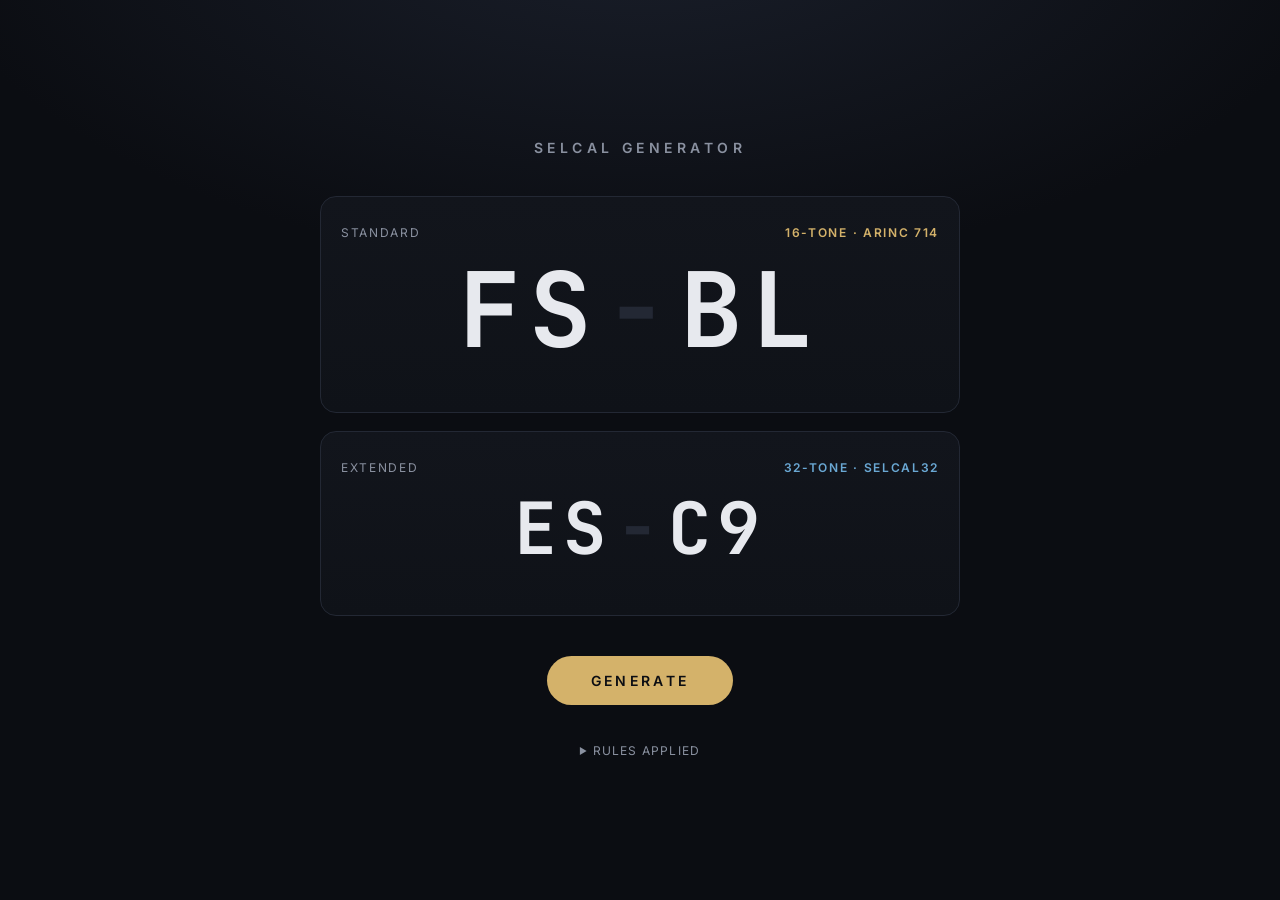
==== index.html @ 80a11b9d "Add index.html" ====
<!doctype html>
<html lang="en">
<head>
<meta charset="utf-8">
<meta name="viewport" content="width=device-width, initial-scale=1">
<title>SELCAL Generator</title>
<link rel="preconnect" href="https://fonts.googleapis.com">
<link href="https://fonts.googleapis.com/css2?family=JetBrains+Mono:wght@500;700&family=Inter:wght@400;500;600&display=swap" rel="stylesheet">
<style>
  :root {
    --bg: #0b0d12;
    --panel: #12151c;
    --line: #232834;
    --text: #e7e9ee;
    --muted: #8a91a0;
    --accent: #d4b26a;
    --accent-2: #6aa8d4;
  }
  * { box-sizing: border-box; }
  html, body { margin: 0; }
  body {
    min-height: 100vh;
    background: radial-gradient(1200px 600px at 50% -10%, #1a1f2b 0%, var(--bg) 60%);
    color: var(--text);
    font-family: Inter, system-ui, sans-serif;
    display: flex;
    align-items: center;
    justify-content: center;
    padding: 32px 16px;
  }
  main { width: 100%; max-width: 640px; text-align: center; }
  header h1 {
    font-weight: 600;
    letter-spacing: .32em;
    font-size: 14px;
    text-transform: uppercase;
    color: var(--muted);
    margin: 0 0 40px;
  }
  .card {
    background: linear-gradient(180deg, var(--panel), #0f1218);
    border: 1px solid var(--line);
    border-radius: 16px;
    padding: 28px 20px 24px;
    margin-bottom: 18px;
  }
  .label {
    display: flex;
    justify-content: space-between;
    align-items: baseline;
    font-size: 12px;
    letter-spacing: .14em;
    text-transform: uppercase;
    color: var(--muted);
    margin-bottom: 18px;
  }
  .label b { color: var(--accent); font-weight: 600; }
  .card.ext .label b { color: var(--accent-2); }
  .code {
    font-family: "JetBrains Mono", ui-monospace, monospace;
    font-weight: 700;
    font-size: clamp(48px, 15vw, 104px);
    letter-spacing: .08em;
    line-height: 1;
    color: var(--text);
    cursor: pointer;
    user-select: all;
    transition: opacity .2s ease, transform .2s ease;
  }
  .code.small { font-size: clamp(36px, 11vw, 72px); }
  .code.flash { opacity: 0; transform: translateY(4px); }
  .code .dash { color: var(--line); margin: 0 .05em; }
  .hint { margin-top: 14px; font-size: 12px; color: var(--muted); min-height: 1em; }
  button {
    margin-top: 22px;
    font: 600 14px Inter, sans-serif;
    letter-spacing: .24em;
    text-transform: uppercase;
    color: #0b0d12;
    background: var(--accent);
    border: 0;
    border-radius: 999px;
    padding: 16px 44px;
    cursor: pointer;
    transition: filter .15s ease, transform .1s ease;
  }
  button:hover { filter: brightness(1.08); }
  button:active { transform: scale(.98); }
  footer {
    margin-top: 36px;
    font-size: 12px;
    line-height: 1.7;
    color: var(--muted);
    text-align: left;
  }
  footer summary { cursor: pointer; text-align: center; letter-spacing: .1em; text-transform: uppercase; }
  footer ul { padding-left: 18px; }
  footer code { font-family: "JetBrains Mono", monospace; color: var(--text); }
</style>
</head>
<body>
<main>
  <header><h1>SELCAL Generator</h1></header>

  <section class="card">
    <div class="label"><span>Standard</span><b>16-tone · ARINC 714</b></div>
    <div class="code" id="std" title="Click to copy">––-––</div>
    <div class="hint" id="std-hint"></div>
  </section>

  <section class="card ext">
    <div class="label"><span>Extended</span><b>32-tone · SELCAL32</b></div>
    <div class="code small" id="ext" title="Click to copy">––-––</div>
    <div class="hint" id="ext-hint"></div>
  </section>

  <button id="gen">Generate</button>

  <footer>
    <details>
      <summary>Rules applied</summary>
      <ul>
        <li>Four tones in two pairs, written <code>AB-CD</code>.</li>
        <li>Standard tones: <code>A B C D E F G H J K L M P Q R S</code> (no I, N or O).</li>
        <li>No tone may appear more than once in a code.</li>
        <li>Within each pair, tones are in ascending order (<code>AB</code> valid, <code>BA</code> not).</li>
        <li>Extended (SELCAL32) adds <code>T U V W X Y Z</code> and <code>1–9</code>. Extended codes here always contain at least one new tone, so they never overlap the standard set.</li>
      </ul>
      <p>For illustration only. Real SELCAL codes are assigned to aircraft by the registrar (Aviation Spectrum Resources Inc.), not self-generated.</p>
    </details>
  </footer>
</main>

<script>
  const STD = "ABCDEFGHJKLMPQRS".split("");
  const EXT_NEW = "TUVWXYZ123456789".split("");
  const EXT = STD.concat(EXT_NEW); // ordered by tone index

  function randInt(n) {
    const a = new Uint32Array(1);
    crypto.getRandomValues(a);
    return a[0] % n;
  }

  function pickDistinct(set, k) {
    const pool = set.slice();
    for (let i = pool.length - 1; i > 0; i--) {
      const j = randInt(i + 1);
      [pool[i], pool[j]] = [pool[j], pool[i]];
    }
    return pool.slice(0, k);
  }

  function makeCode(set, mustInclude) {
    let tones;
    do {
      tones = pickDistinct(set, 4);
    } while (mustInclude && !tones.some(t => mustInclude.includes(t)));
    const order = t => set.indexOf(t);
    const p1 = tones.slice(0, 2).sort((a, b) => order(a) - order(b));
    const p2 = tones.slice(2, 4).sort((a, b) => order(a) - order(b));
    return p1.join("") + "-" + p2.join("");
  }

  function render(el, code) {
    el.classList.add("flash");
    setTimeout(() => {
      el.innerHTML = code.replace("-", '<span class="dash">-</span>');
      el.dataset.code = code;
      el.classList.remove("flash");
    }, 180);
  }

  function generate() {
    render(document.getElementById("std"), makeCode(STD));
    render(document.getElementById("ext"), makeCode(EXT, EXT_NEW));
    document.getElementById("std-hint").textContent = "";
    document.getElementById("ext-hint").textContent = "";
  }

  ["std", "ext"].forEach(id => {
    const el = document.getElementById(id);
    el.addEventListener("click", () => {
      if (!el.dataset.code) return;
      navigator.clipboard?.writeText(el.dataset.code).then(() => {
        const hint = document.getElementById(id + "-hint");
        hint.textContent = "Copied";
        setTimeout(() => hint.textContent = "", 1200);
      }).catch(() => {});
    });
  });

  document.getElementById("gen").addEventListener("click", generate);
  document.addEventListener("keydown", e => {
    if (e.code === "Space" || e.code === "Enter") { e.preventDefault(); generate(); }
  });
  generate();
</script>
</body>
</html>
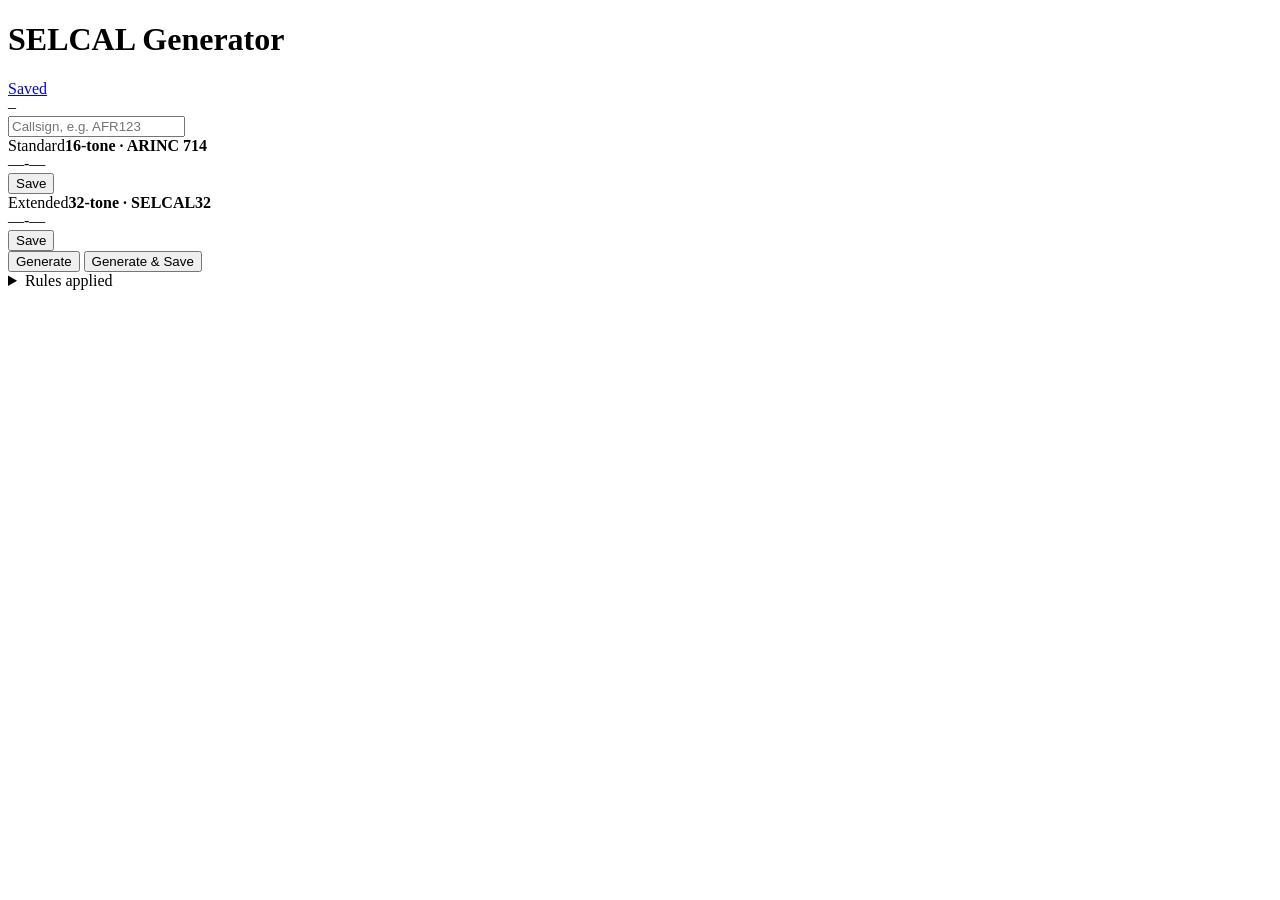
==== commit a5c20acb: "Update index.html for improved layout and functionality Refactor HTML structure and enhance user int" ====
--- a/index.html
+++ b/index.html
@@ -6,115 +6,44 @@
 <title>SELCAL Generator</title>
 <link rel="preconnect" href="https://fonts.googleapis.com">
 <link href="https://fonts.googleapis.com/css2?family=JetBrains+Mono:wght@500;700&family=Inter:wght@400;500;600&display=swap" rel="stylesheet">
-<style>
-  :root {
-    --bg: #0b0d12;
-    --panel: #12151c;
-    --line: #232834;
-    --text: #e7e9ee;
-    --muted: #8a91a0;
-    --accent: #d4b26a;
-    --accent-2: #6aa8d4;
-  }
-  * { box-sizing: border-box; }
-  html, body { margin: 0; }
-  body {
-    min-height: 100vh;
-    background: radial-gradient(1200px 600px at 50% -10%, #1a1f2b 0%, var(--bg) 60%);
-    color: var(--text);
-    font-family: Inter, system-ui, sans-serif;
-    display: flex;
-    align-items: center;
-    justify-content: center;
-    padding: 32px 16px;
-  }
-  main { width: 100%; max-width: 640px; text-align: center; }
-  header h1 {
-    font-weight: 600;
-    letter-spacing: .32em;
-    font-size: 14px;
-    text-transform: uppercase;
-    color: var(--muted);
-    margin: 0 0 40px;
-  }
-  .card {
-    background: linear-gradient(180deg, var(--panel), #0f1218);
-    border: 1px solid var(--line);
-    border-radius: 16px;
-    padding: 28px 20px 24px;
-    margin-bottom: 18px;
-  }
-  .label {
-    display: flex;
-    justify-content: space-between;
-    align-items: baseline;
-    font-size: 12px;
-    letter-spacing: .14em;
-    text-transform: uppercase;
-    color: var(--muted);
-    margin-bottom: 18px;
-  }
-  .label b { color: var(--accent); font-weight: 600; }
-  .card.ext .label b { color: var(--accent-2); }
-  .code {
-    font-family: "JetBrains Mono", ui-monospace, monospace;
-    font-weight: 700;
-    font-size: clamp(48px, 15vw, 104px);
-    letter-spacing: .08em;
-    line-height: 1;
-    color: var(--text);
-    cursor: pointer;
-    user-select: all;
-    transition: opacity .2s ease, transform .2s ease;
-  }
-  .code.small { font-size: clamp(36px, 11vw, 72px); }
-  .code.flash { opacity: 0; transform: translateY(4px); }
-  .code .dash { color: var(--line); margin: 0 .05em; }
-  .hint { margin-top: 14px; font-size: 12px; color: var(--muted); min-height: 1em; }
-  button {
-    margin-top: 22px;
-    font: 600 14px Inter, sans-serif;
-    letter-spacing: .24em;
-    text-transform: uppercase;
-    color: #0b0d12;
-    background: var(--accent);
-    border: 0;
-    border-radius: 999px;
-    padding: 16px 44px;
-    cursor: pointer;
-    transition: filter .15s ease, transform .1s ease;
-  }
-  button:hover { filter: brightness(1.08); }
-  button:active { transform: scale(.98); }
-  footer {
-    margin-top: 36px;
-    font-size: 12px;
-    line-height: 1.7;
-    color: var(--muted);
-    text-align: left;
-  }
-  footer summary { cursor: pointer; text-align: center; letter-spacing: .1em; text-transform: uppercase; }
-  footer ul { padding-left: 18px; }
-  footer code { font-family: "JetBrains Mono", monospace; color: var(--text); }
-</style>
+<link rel="stylesheet" href="style.css">
 </head>
 <body>
 <main>
-  <header><h1>SELCAL Generator</h1></header>
+  <header>
+    <h1>SELCAL Generator</h1>
+    <nav><a href="saved.html">Saved <b id="count"></b></a></nav>
+  </header>
+
+  <label class="field">
+    <div class="tile" id="tile">–</div>
+    <input id="callsign" placeholder="Callsign, e.g. AFR123" aria-label="Callsign" autocomplete="off" autocapitalize="characters" spellcheck="false">
+    <span class="airline" id="airline"></span>
+  </label>
 
   <section class="card">
     <div class="label"><span>Standard</span><b>16-tone · ARINC 714</b></div>
     <div class="code" id="std" title="Click to copy">––-––</div>
-    <div class="hint" id="std-hint"></div>
+    <div class="card-foot">
+      <div class="hint" id="std-hint"></div>
+      <button class="ghost" id="std-save">Save</button>
+    </div>
   </section>
 
   <section class="card ext">
     <div class="label"><span>Extended</span><b>32-tone · SELCAL32</b></div>
     <div class="code small" id="ext" title="Click to copy">––-––</div>
-    <div class="hint" id="ext-hint"></div>
+    <div class="card-foot">
+      <div class="hint" id="ext-hint"></div>
+      <button class="ghost" id="ext-save">Save</button>
+    </div>
   </section>
 
-  <button id="gen">Generate</button>
+  <div class="actions">
+    <button class="primary" id="gen">Generate</button>
+    <button class="primary outline" id="gen-save">Generate &amp; Save</button>
+  </div>
+  <div class="hint message" id="message" role="status"></div>
 
   <footer>
     <details>
@@ -131,6 +60,7 @@
   </footer>
 </main>
 
+<script src="shared.js"></script>
 <script>
   const STD = "ABCDEFGHJKLMPQRS".split("");
   const EXT_NEW = "TUVWXYZ123456789".split("");
@@ -164,36 +94,114 @@
 
   function render(el, code) {
     el.classList.add("flash");
+    el.dataset.code = code;
     setTimeout(() => {
-      el.innerHTML = code.replace("-", '<span class="dash">-</span>');
-      el.dataset.code = code;
+      el.innerHTML = codeHtml(code);
       el.classList.remove("flash");
     }, 180);
   }
 
+  function setHint(id, text, isError) {
+    const hint = document.getElementById(id + "-hint");
+    hint.textContent = text;
+    hint.classList.toggle("error", !!isError);
+  }
+
+  function setMessage(text, isError) {
+    const message = document.getElementById("message");
+    message.textContent = text;
+    message.classList.toggle("error", !!isError);
+  }
+
+  let generatedAt;
+
   function generate() {
+    generatedAt = Date.now();
     render(document.getElementById("std"), makeCode(STD));
     render(document.getElementById("ext"), makeCode(EXT, EXT_NEW));
-    document.getElementById("std-hint").textContent = "";
-    document.getElementById("ext-hint").textContent = "";
-  }
+    setHint("std", "");
+    setHint("ext", "");
+    setMessage("");
+  }
+
+  function callsignError(callsign) {
+    return callsign ? "Callsigns are 2–7 letters or digits" : "Enter a callsign first";
+  }
+
+  function generateAndSave() {
+    const callsign = input.value;
+    if (!isValidCallsign(callsign)) {
+      setMessage(callsignError(callsign), true);
+      input.focus();
+      return;
+    }
+    if (entriesFor(callsign).length >= MAX_PER_CALLSIGN) {
+      setMessage(tooManyMessage(callsign), true);
+      return;
+    }
+    generate();
+    const codes = {
+      std: document.getElementById("std").dataset.code,
+      ext: document.getElementById("ext").dataset.code
+    };
+    if (saveEntry(callsign, generatedAt, codes) === "saved") {
+      setMessage(`Saved to ${callsign} for 24 hours · entry ${entriesFor(callsign).length} of ${MAX_PER_CALLSIGN}`);
+      updateCount();
+    } else {
+      setMessage("This browser is blocking storage, so it wasn't saved", true);
+    }
+  }
+
+  function updateCount() {
+    const n = loadSaved().length;
+    document.getElementById("count").textContent = n || "";
+  }
+
+  const input = document.getElementById("callsign");
+
+  input.addEventListener("input", () => {
+    const callsign = normalizeCallsign(input.value);
+    input.value = callsign;
+    const airline = airlineFor(callsign);
+    document.getElementById("airline").textContent = airline ? airline.name : "";
+    fillTile(document.getElementById("tile"), callsign);
+  });
 
   ["std", "ext"].forEach(id => {
     const el = document.getElementById(id);
     el.addEventListener("click", () => {
       if (!el.dataset.code) return;
       navigator.clipboard?.writeText(el.dataset.code).then(() => {
-        const hint = document.getElementById(id + "-hint");
-        hint.textContent = "Copied";
-        setTimeout(() => hint.textContent = "", 1200);
+        setHint(id, "Copied");
       }).catch(() => {});
     });
+
+    document.getElementById(id + "-save").addEventListener("click", () => {
+      const callsign = input.value;
+      if (!isValidCallsign(callsign)) {
+        setHint(id, callsignError(callsign), true);
+        input.focus();
+        return;
+      }
+      const result = saveEntry(callsign, generatedAt, { [id]: el.dataset.code });
+      if (result === "saved") {
+        setHint(id, `Saved to ${callsign} for 24 hours`);
+        updateCount();
+      } else if (result === "limit") {
+        setHint(id, tooManyMessage(callsign), true);
+      } else {
+        setHint(id, "This browser is blocking storage, so it wasn't saved", true);
+      }
+    });
   });
 
   document.getElementById("gen").addEventListener("click", generate);
+  document.getElementById("gen-save").addEventListener("click", generateAndSave);
   document.addEventListener("keydown", e => {
-    if (e.code === "Space" || e.code === "Enter") { e.preventDefault(); generate(); }
+    if (e.target === document.body && (e.code === "Space" || e.code === "Enter")) { e.preventDefault(); generate(); }
   });
+  window.addEventListener("storage", updateCount);
+  window.addEventListener("pageshow", updateCount);
   generate();
 </script>
 </body>
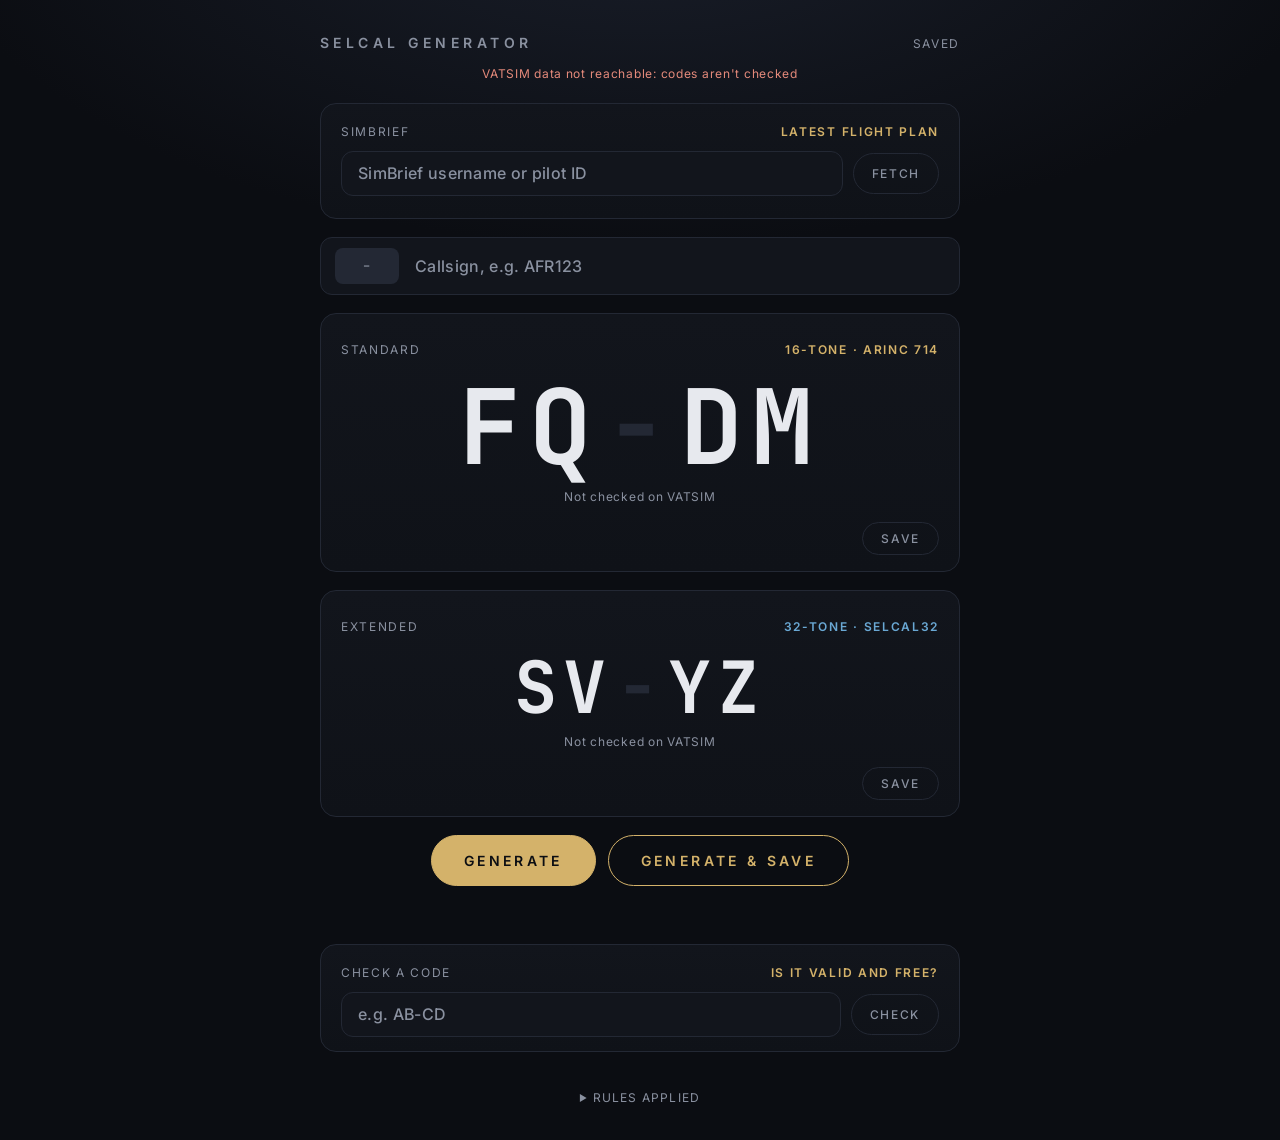
==== commit 030fcb68: "Add files via upload" ====
--- a/index.html
+++ b/index.html
@@ -14,6 +14,19 @@
     <h1>SELCAL Generator</h1>
     <nav><a href="saved.html">Saved <b id="count"></b></a></nav>
   </header>
+  <div class="feed" id="feed" role="status">Loading VATSIM flight plans…</div>
+
+  <section class="card sb">
+    <div class="label"><span>SimBrief</span><b>Latest flight plan</b></div>
+    <div class="sb-row">
+      <label class="field">
+        <input id="sb-user" placeholder="SimBrief username or pilot ID" aria-label="SimBrief username or pilot ID" autocomplete="off" autocapitalize="off" spellcheck="false">
+      </label>
+      <button class="ghost" id="sb-go">Fetch</button>
+    </div>
+    <div class="sb-result" id="sb-result" hidden></div>
+    <div class="hint" id="sb-hint"></div>
+  </section>
 
   <label class="field">
     <div class="tile" id="tile">–</div>
@@ -24,6 +37,7 @@
   <section class="card">
     <div class="label"><span>Standard</span><b>16-tone · ARINC 714</b></div>
     <div class="code" id="std" title="Click to copy">––-––</div>
+    <div class="status" id="std-status"></div>
     <div class="card-foot">
       <div class="hint" id="std-hint"></div>
       <button class="ghost" id="std-save">Save</button>
@@ -33,6 +47,7 @@
   <section class="card ext">
     <div class="label"><span>Extended</span><b>32-tone · SELCAL32</b></div>
     <div class="code small" id="ext" title="Click to copy">––-––</div>
+    <div class="status" id="ext-status"></div>
     <div class="card-foot">
       <div class="hint" id="ext-hint"></div>
       <button class="ghost" id="ext-save">Save</button>
@@ -44,6 +59,17 @@
     <button class="primary outline" id="gen-save">Generate &amp; Save</button>
   </div>
   <div class="hint message" id="message" role="status"></div>
+
+  <section class="card check">
+    <div class="label"><span>Check a code</span><b>Is it valid and free?</b></div>
+    <div class="sb-row">
+      <label class="field">
+        <input id="check-in" placeholder="e.g. AB-CD" aria-label="Code to check" autocomplete="off" autocapitalize="characters" spellcheck="false">
+      </label>
+      <button class="ghost" id="check-go">Check</button>
+    </div>
+    <div class="check-result" id="check-result" hidden></div>
+  </section>
 
   <footer>
     <details>
@@ -54,18 +80,15 @@
         <li>No tone may appear more than once in a code.</li>
         <li>Within each pair, tones are in ascending order (<code>AB</code> valid, <code>BA</code> not).</li>
         <li>Extended (SELCAL32) adds <code>T U V W X Y Z</code> and <code>1–9</code>. Extended codes here always contain at least one new tone, so they never overlap the standard set.</li>
+        <li>New codes are checked against every flight plan on VATSIM (online and prefiled, read from the <code>SEL/</code> remark), so no one else is using them. <code>AB-CD</code> and <code>CD-AB</code> count as the same code.</li>
       </ul>
-      <p>For illustration only. Real SELCAL codes are assigned to aircraft by the registrar (Aviation Spectrum Resources Inc.), not self-generated.</p>
+      <p>Your SimBrief username stays in this browser. For simulation only: real SELCAL codes are assigned to aircraft by the registrar (Aviation Spectrum Resources Inc.), not self-generated.</p>
     </details>
   </footer>
 </main>
 
 <script src="shared.js"></script>
 <script>
-  const STD = "ABCDEFGHJKLMPQRS".split("");
-  const EXT_NEW = "TUVWXYZ123456789".split("");
-  const EXT = STD.concat(EXT_NEW); // ordered by tone index
-
   function randInt(n) {
     const a = new Uint32Array(1);
     crypto.getRandomValues(a);
@@ -92,6 +115,19 @@
     return p1.join("") + "-" + p2.join("");
   }
 
+  // a code nobody on VATSIM uses (when the VATSIM data is loaded)
+  function makeFreeCode(set, mustInclude) {
+    let code;
+    for (let i = 0; i < 500; i++) {
+      code = makeCode(set, mustInclude);
+      if (!vatsim || !vatsim.used.has(codeKey(code))) break;
+    }
+    return code;
+  }
+
+  const $ = id => document.getElementById(id);
+  const input = $("callsign");
+
   function render(el, code) {
     el.classList.add("flash");
     el.dataset.code = code;
@@ -101,27 +137,53 @@
     }, 180);
   }
 
+  function setStatus(el, code, exclude) {
+    if (!code) { el.textContent = ""; el.className = "status"; return; }
+    const u = usedText(usedBy(code, exclude));
+    el.textContent = u.text;
+    el.className = "status " + u.cls;
+  }
+
+  function showStatuses() {
+    setStatus($("std-status"), $("std").dataset.code, input.value);
+    setStatus($("ext-status"), $("ext").dataset.code, input.value);
+    if (sbPlan && sbPlan.selcal) setStatus($("sb-status"), sbPlan.selcal, sbPlan.callsign);
+    if (checked) setStatus($("check-status"), checked);
+  }
+
   function setHint(id, text, isError) {
-    const hint = document.getElementById(id + "-hint");
+    const hint = $(id + "-hint");
     hint.textContent = text;
     hint.classList.toggle("error", !!isError);
   }
 
   function setMessage(text, isError) {
-    const message = document.getElementById("message");
+    const message = $("message");
     message.textContent = text;
     message.classList.toggle("error", !!isError);
   }
 
+  function showFeed() {
+    $("feed").textContent = vatsim ? `VATSIM: ${vatsim.count} flight plans checked` : "VATSIM data not reachable: codes aren't checked";
+    $("feed").classList.toggle("error", !vatsim);
+  }
+
+  function refreshVatsim(force) {
+    return loadVatsim(force).then(() => { showFeed(); showStatuses(); }).catch(() => { showFeed(); });
+  }
+
   let generatedAt;
 
   function generate() {
     generatedAt = Date.now();
-    render(document.getElementById("std"), makeCode(STD));
-    render(document.getElementById("ext"), makeCode(EXT, EXT_NEW));
+    const std = makeFreeCode(STD), ext = makeFreeCode(EXT, EXT_NEW);
+    render($("std"), std);
+    render($("ext"), ext);
     setHint("std", "");
     setHint("ext", "");
     setMessage("");
+    showStatuses();
+    refreshVatsim();          // refreshes the check if the data is older than a minute
   }
 
   function callsignError(callsign) {
@@ -140,10 +202,7 @@
       return;
     }
     generate();
-    const codes = {
-      std: document.getElementById("std").dataset.code,
-      ext: document.getElementById("ext").dataset.code
-    };
+    const codes = { std: $("std").dataset.code, ext: $("ext").dataset.code };
     if (saveEntry(callsign, generatedAt, codes) === "saved") {
       setMessage(`Saved to ${callsign} for 24 hours · entry ${entriesFor(callsign).length} of ${MAX_PER_CALLSIGN}`);
       updateCount();
@@ -154,21 +213,30 @@
 
   function updateCount() {
     const n = loadSaved().length;
-    document.getElementById("count").textContent = n || "";
-  }
-
-  const input = document.getElementById("callsign");
+    $("count").textContent = n || "";
+  }
+
+  // save one code (SimBrief or "Check a code") to a callsign
+  function saveOne(callsign, code, hintEl) {
+    const say = (t, err) => { hintEl.textContent = t; hintEl.classList.toggle("error", !!err); };
+    if (!isValidCallsign(callsign)) { say(callsignError(callsign), true); input.focus(); return; }
+    const result = saveEntry(callsign, Date.now(), { [isExtended(code) ? "ext" : "std"]: code });
+    if (result === "saved") { say(`Saved to ${callsign} for 24 hours`); updateCount(); }
+    else if (result === "limit") say(tooManyMessage(callsign), true);
+    else say("This browser is blocking storage, so it wasn't saved", true);
+  }
 
   input.addEventListener("input", () => {
     const callsign = normalizeCallsign(input.value);
     input.value = callsign;
     const airline = airlineFor(callsign);
-    document.getElementById("airline").textContent = airline ? airline.name : "";
-    fillTile(document.getElementById("tile"), callsign);
+    $("airline").textContent = airline ? airline.name : "";
+    fillTile($("tile"), callsign);
+    showStatuses();
   });
 
   ["std", "ext"].forEach(id => {
-    const el = document.getElementById(id);
+    const el = $(id);
     el.addEventListener("click", () => {
       if (!el.dataset.code) return;
       navigator.clipboard?.writeText(el.dataset.code).then(() => {
@@ -176,7 +244,7 @@
       }).catch(() => {});
     });
 
-    document.getElementById(id + "-save").addEventListener("click", () => {
+    $(id + "-save").addEventListener("click", () => {
       const callsign = input.value;
       if (!isValidCallsign(callsign)) {
         setHint(id, callsignError(callsign), true);
@@ -195,14 +263,85 @@
     });
   });
 
-  document.getElementById("gen").addEventListener("click", generate);
-  document.getElementById("gen-save").addEventListener("click", generateAndSave);
+  // ---------- SimBrief ----------
+  let sbPlan = null;
+  const sbUser = $("sb-user");
+  sbUser.value = simbriefUser();
+
+  async function loadSimbrief() {
+    const user = sbUser.value.trim();
+    $("sb-hint").textContent = "Fetching your latest SimBrief flight plan…";
+    $("sb-hint").classList.remove("error");
+    $("sb-go").disabled = true;
+    try {
+      sbPlan = await fetchSimbrief(user);
+      setSimbriefUser(user);
+      await refreshVatsim();
+      const route = [sbPlan.departure && sbPlan.arrival ? `${sbPlan.departure} → ${sbPlan.arrival}` : "", sbPlan.aircraft, sbPlan.reg].filter(Boolean).join(" · ");
+      $("sb-result").innerHTML = `<div class="sb-top"><button class="sb-cs" id="sb-cs" title="Use this callsign">${sbPlan.callsign || "–"}</button><span>${route}</span></div>` +
+        (sbPlan.selcal
+          ? `<div class="sb-code"><span class="code tiny" data-code="${sbPlan.selcal}" title="Click to copy">${codeHtml(sbPlan.selcal)}</span><span class="status" id="sb-status"></span><button class="ghost" id="sb-save">Save</button></div>`
+          : `<p class="hint">No SELCAL in this flight plan. Generate one below and add it in SimBrief.</p>`);
+      $("sb-result").hidden = false;
+      $("sb-hint").textContent = "";
+      showStatuses();
+    } catch (e) {
+      $("sb-hint").textContent = e.message;
+      $("sb-hint").classList.add("error");
+    } finally {
+      $("sb-go").disabled = false;
+    }
+  }
+  $("sb-go").addEventListener("click", loadSimbrief);
+  sbUser.addEventListener("keydown", e => { if (e.key === "Enter") { e.preventDefault(); loadSimbrief(); } });
+  $("sb-result").addEventListener("click", e => {
+    if (e.target.closest("#sb-cs") && sbPlan && sbPlan.callsign) {
+      input.value = sbPlan.callsign;
+      input.dispatchEvent(new Event("input"));
+    } else if (e.target.closest("#sb-save") && sbPlan) {
+      saveOne(sbPlan.callsign, sbPlan.selcal, $("sb-hint"));
+    } else if (e.target.closest("[data-code]")) {
+      navigator.clipboard?.writeText(sbPlan.selcal).then(() => { $("sb-hint").textContent = "Copied"; }).catch(() => {});
+    }
+  });
+
+  // ---------- Check a code ----------
+  let checked = null;
+  async function check() {
+    const res = $("check-result");
+    res.hidden = false;
+    try {
+      checked = validateCode($("check-in").value);
+      $("check-in").value = checked;
+      res.innerHTML = `<div class="sb-code"><span class="code tiny">${codeHtml(checked)}</span><span class="status" id="check-status">Checking…</span><button class="ghost" id="check-save">Save</button></div><div class="hint" id="check-hint"></div>`;
+      await refreshVatsim();
+      showStatuses();
+    } catch (e) {
+      checked = null;
+      res.innerHTML = `<div class="hint error">${e.message}</div>`;
+    }
+  }
+  $("check-go").addEventListener("click", check);
+  $("check-in").addEventListener("keydown", e => { if (e.key === "Enter") { e.preventDefault(); check(); } });
+  $("check-result").addEventListener("click", e => {
+    if (e.target.closest("#check-save") && checked) saveOne(input.value, checked, $("check-hint"));
+  });
+
+  $("gen").addEventListener("click", generate);
+  $("gen-save").addEventListener("click", generateAndSave);
   document.addEventListener("keydown", e => {
     if (e.target === document.body && (e.code === "Space" || e.code === "Enter")) { e.preventDefault(); generate(); }
   });
   window.addEventListener("storage", updateCount);
   window.addEventListener("pageshow", updateCount);
+
+  // first codes straight away; once the VATSIM data arrives, codes already in use are replaced
   generate();
+  refreshVatsim().then(() => {
+    if (!vatsim) return;
+    if (vatsim.used.has(codeKey($("std").dataset.code)) || vatsim.used.has(codeKey($("ext").dataset.code))) generate();
+  });
+  setInterval(() => refreshVatsim(true), VATSIM_MAX_AGE);
 </script>
 </body>
 </html>
--- a/style.css
+++ b/style.css
@@ -0,0 +1,256 @@
+:root {
+  --bg: #0b0d12;
+  --panel: #12151c;
+  --line: #232834;
+  --text: #e7e9ee;
+  --muted: #8a91a0;
+  --accent: #d4b26a;
+  --accent-2: #6aa8d4;
+  --error: #e58a7b;
+}
+* { box-sizing: border-box; }
+[hidden] { display: none !important; }
+html, body { margin: 0; }
+body {
+  min-height: 100vh;
+  background: #0b0d12 radial-gradient(1200px 600px at 50% -10%, #1a1f2b 0%, var(--bg) 60%) no-repeat;
+  color: var(--text);
+  font-family: Inter, system-ui, sans-serif;
+  display: flex;
+  justify-content: center;
+  padding: 32px 16px;
+}
+main { width: 100%; max-width: 640px; text-align: center; }
+a { color: inherit; }
+
+header {
+  display: flex;
+  justify-content: space-between;
+  align-items: baseline;
+  gap: 16px;
+  margin-bottom: 32px;
+}
+header h1 {
+  font-weight: 600;
+  letter-spacing: .32em;
+  font-size: 14px;
+  text-transform: uppercase;
+  color: var(--muted);
+  margin: 0;
+}
+nav a {
+  font-size: 12px;
+  letter-spacing: .14em;
+  text-transform: uppercase;
+  color: var(--muted);
+  text-decoration: none;
+  white-space: nowrap;
+}
+nav a:hover { color: var(--text); }
+nav a b { color: var(--accent); font-weight: 600; }
+
+.card {
+  background: linear-gradient(180deg, var(--panel), #0f1218);
+  border: 1px solid var(--line);
+  border-radius: 16px;
+  padding: 28px 20px 16px;
+  margin-bottom: 18px;
+}
+.label {
+  display: flex;
+  justify-content: space-between;
+  align-items: baseline;
+  gap: 12px;
+  font-size: 12px;
+  letter-spacing: .14em;
+  text-transform: uppercase;
+  color: var(--muted);
+  margin-bottom: 18px;
+}
+.label b { color: var(--accent); font-weight: 600; }
+.card.ext .label b { color: var(--accent-2); }
+.code {
+  font-family: "JetBrains Mono", ui-monospace, monospace;
+  font-weight: 700;
+  font-size: clamp(48px, 15vw, 104px);
+  letter-spacing: .08em;
+  line-height: 1;
+  color: var(--text);
+  cursor: pointer;
+  user-select: all;
+  transition: opacity .2s ease, transform .2s ease;
+}
+.code.small { font-size: clamp(36px, 11vw, 72px); }
+.code.flash { opacity: 0; transform: translateY(4px); }
+.code .dash { color: var(--line); margin: 0 .05em; }
+
+.card-foot {
+  display: flex;
+  justify-content: space-between;
+  align-items: center;
+  gap: 12px;
+  margin-top: 16px;
+  min-height: 34px;
+}
+.hint { font-size: 12px; color: var(--muted); text-align: left; }
+.hint.error { color: var(--error); }
+
+.field {
+  display: flex;
+  align-items: center;
+  gap: 14px;
+  background: var(--panel);
+  border: 1px solid var(--line);
+  border-radius: 12px;
+  padding: 10px 14px;
+  margin-bottom: 18px;
+  transition: border-color .15s ease;
+}
+.field:focus-within { border-color: var(--muted); }
+.field input {
+  flex: 1;
+  min-width: 0;
+  background: none;
+  border: 0;
+  outline: 0;
+  color: var(--text);
+  font: 500 16px "JetBrains Mono", ui-monospace, monospace;
+  letter-spacing: .08em;
+}
+.field input::placeholder { color: var(--muted); letter-spacing: .02em; font-family: Inter, system-ui, sans-serif; }
+.field .airline { font-size: 12px; color: var(--muted); text-align: right; }
+
+.tile {
+  flex: none;
+  width: 64px;
+  height: 36px;
+  border-radius: 8px;
+  display: flex;
+  align-items: center;
+  justify-content: center;
+  background: var(--line);
+  color: var(--muted);
+  font: 500 12px "JetBrains Mono", ui-monospace, monospace;
+  letter-spacing: .06em;
+  overflow: hidden;
+}
+.tile.logo { background: #f4f5f7; }
+.tile img { display: block; max-width: 56px; max-height: 28px; }
+
+button {
+  font-family: Inter, sans-serif;
+  cursor: pointer;
+  border: 0;
+  transition: filter .15s ease, transform .1s ease, color .15s ease, border-color .15s ease;
+}
+button:active { transform: scale(.98); }
+.actions {
+  display: flex;
+  flex-wrap: wrap;
+  justify-content: center;
+  gap: 12px;
+  margin-top: 4px;
+}
+.hint.message { margin-top: 14px; min-height: 18px; text-align: center; }
+.primary {
+  font-weight: 600;
+  font-size: 14px;
+  letter-spacing: .24em;
+  text-transform: uppercase;
+  color: #0b0d12;
+  background: var(--accent);
+  border: 1px solid var(--accent);
+  border-radius: 999px;
+  padding: 16px 32px;
+}
+.primary:hover { filter: brightness(1.08); }
+.primary.outline { color: var(--accent); background: none; }
+.ghost {
+  flex: none;
+  font-weight: 500;
+  font-size: 12px;
+  letter-spacing: .14em;
+  text-transform: uppercase;
+  color: var(--muted);
+  background: none;
+  border: 1px solid var(--line);
+  border-radius: 999px;
+  padding: 8px 18px;
+}
+.ghost:hover { color: var(--text); border-color: var(--muted); }
+
+footer {
+  margin-top: 36px;
+  font-size: 12px;
+  line-height: 1.7;
+  color: var(--muted);
+  text-align: left;
+}
+footer summary { cursor: pointer; text-align: center; letter-spacing: .1em; text-transform: uppercase; }
+footer ul { padding-left: 18px; }
+footer code { font-family: "JetBrains Mono", monospace; color: var(--text); }
+
+.list { list-style: none; margin: 0; padding: 0; text-align: left; }
+.row {
+  display: grid;
+  grid-template-columns: auto minmax(0, 1fr) auto auto;
+  align-items: center;
+  gap: 14px;
+  padding: 16px 0;
+  border-bottom: 1px solid var(--line);
+}
+.row .who strong {
+  display: block;
+  font: 500 16px "JetBrains Mono", ui-monospace, monospace;
+  letter-spacing: .08em;
+}
+.row .who span { display: block; margin-top: 3px; font-size: 12px; color: var(--muted); }
+.codes { display: grid; gap: 6px; }
+.codes > div { display: flex; justify-content: flex-end; align-items: center; gap: 10px; }
+.tag { font-size: 10px; letter-spacing: .14em; color: var(--accent); }
+.tag.ext { color: var(--accent-2); }
+.row .code { font-size: 28px; white-space: nowrap; }
+.row .remove {
+  width: 28px;
+  height: 28px;
+  padding: 0;
+  border-radius: 50%;
+  background: none;
+  color: var(--muted);
+  font-size: 18px;
+  line-height: 1;
+}
+.row .remove:hover { color: var(--error); }
+.empty { padding: 48px 0; color: var(--muted); font-size: 14px; text-align: center; line-height: 1.7; }
+.empty a { color: var(--accent); }
+
+@media (max-width: 480px) {
+  .row { grid-template-columns: auto minmax(0, 1fr) auto; }
+  .codes { grid-column: 1 / 3; grid-row: 2; }
+  .codes > div { justify-content: flex-start; }
+  .row .remove { grid-column: 3; grid-row: 1; }
+  .field .airline { display: none; }
+}
+
+/* ---------- VATSIM check, SimBrief, check a code ---------- */
+.feed { margin: -18px 0 22px; font-size: 12px; letter-spacing: .06em; color: var(--muted); }
+.feed.error { color: var(--error); }
+.status { margin-top: 10px; font-size: 12px; letter-spacing: .06em; color: var(--muted); min-height: 16px; }
+.status.free { color: #7fcf9f; }
+.status.taken { color: var(--error); font-weight: 600; }
+.status.small { margin: 0; font-size: 11px; min-height: 0; }
+.card.sb, .card.check { padding: 20px 20px 14px; text-align: left; }
+.card.sb .label, .card.check .label { margin-bottom: 12px; }
+.card.check { margin-top: 26px; }
+.sb-row { display: flex; gap: 10px; align-items: center; }
+.sb-row .field { flex: 1; margin: 0; }
+.sb-row .ghost { padding: 12px 18px; }
+.ghost:disabled { opacity: .5; }
+.sb-result, .check-result { margin-top: 14px; }
+.sb-top { display: flex; align-items: baseline; gap: 12px; flex-wrap: wrap; font-size: 12px; color: var(--muted); }
+.sb-cs { background: none; padding: 0; color: var(--text); font: 500 16px "JetBrains Mono", ui-monospace, monospace; letter-spacing: .08em; border-bottom: 1px dashed var(--line); }
+.sb-cs:hover { border-color: var(--muted); }
+.sb-code { display: flex; align-items: center; gap: 14px; margin-top: 10px; flex-wrap: wrap; }
+.sb-code .status { margin: 0; flex: 1; }
+.code.tiny { font-size: 30px; }
+.card.sb .hint, .card.check .hint { margin-top: 8px; }
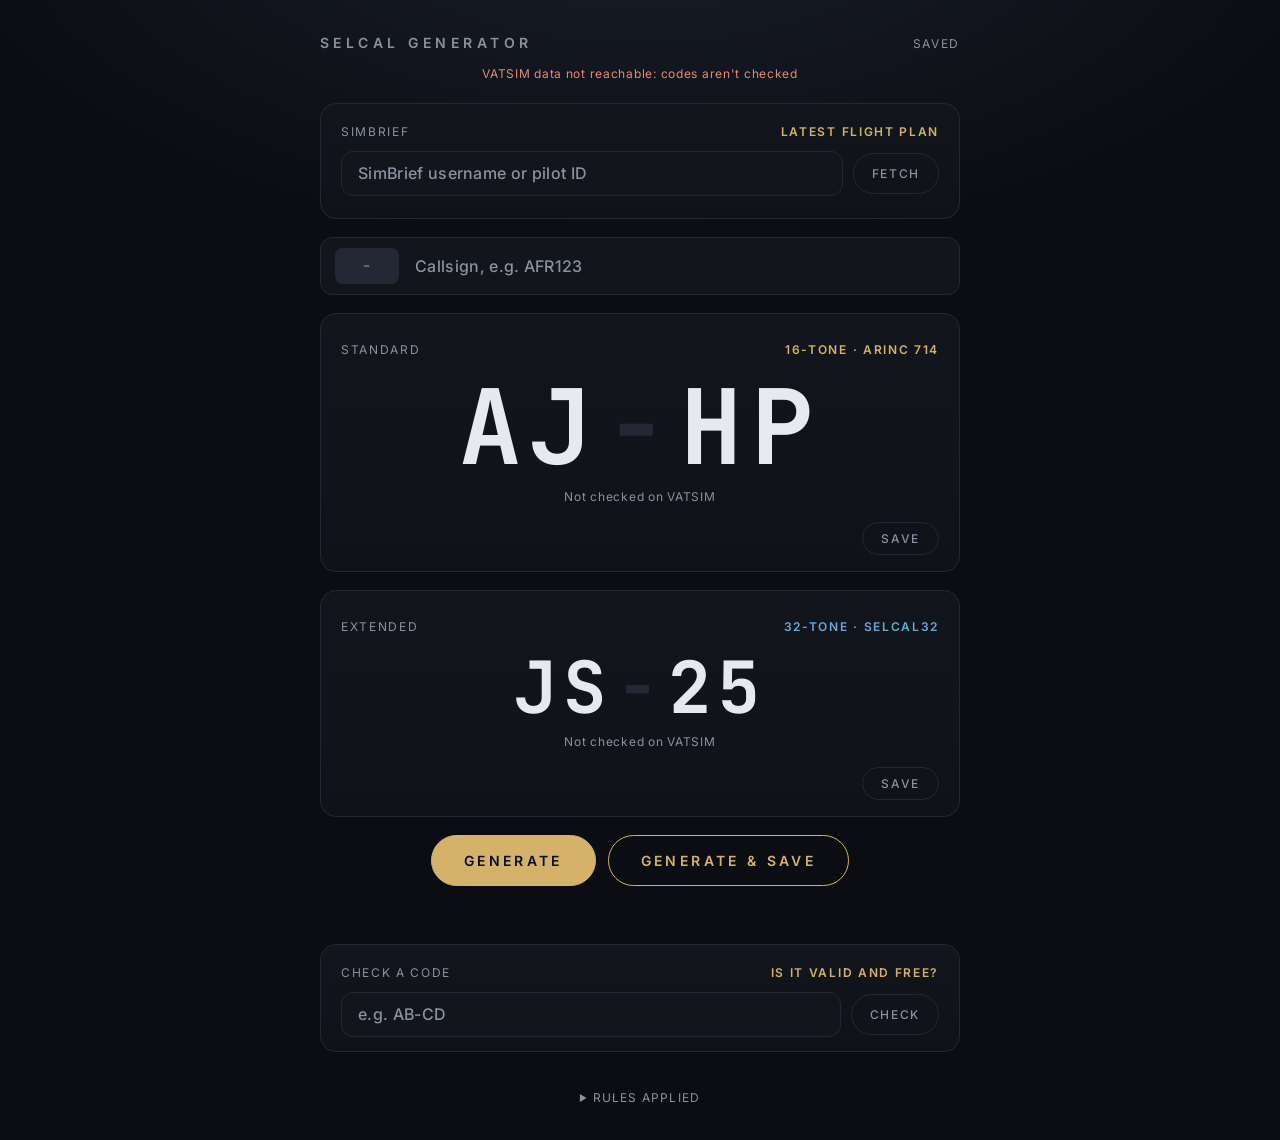
==== commit 4ac63ac1: "Add files via upload" ====
--- a/index.html
+++ b/index.html
@@ -6,7 +6,7 @@
 <title>SELCAL Generator</title>
 <link rel="preconnect" href="https://fonts.googleapis.com">
 <link href="https://fonts.googleapis.com/css2?family=JetBrains+Mono:wght@500;700&family=Inter:wght@400;500;600&display=swap" rel="stylesheet">
-<link rel="stylesheet" href="style.css">
+<link rel="stylesheet" href="style.css?v=2">
 </head>
 <body>
 <main>
@@ -87,7 +87,7 @@
   </footer>
 </main>
 
-<script src="shared.js"></script>
+<script src="shared.js?v=2"></script>
 <script>
   function randInt(n) {
     const a = new Uint32Array(1);
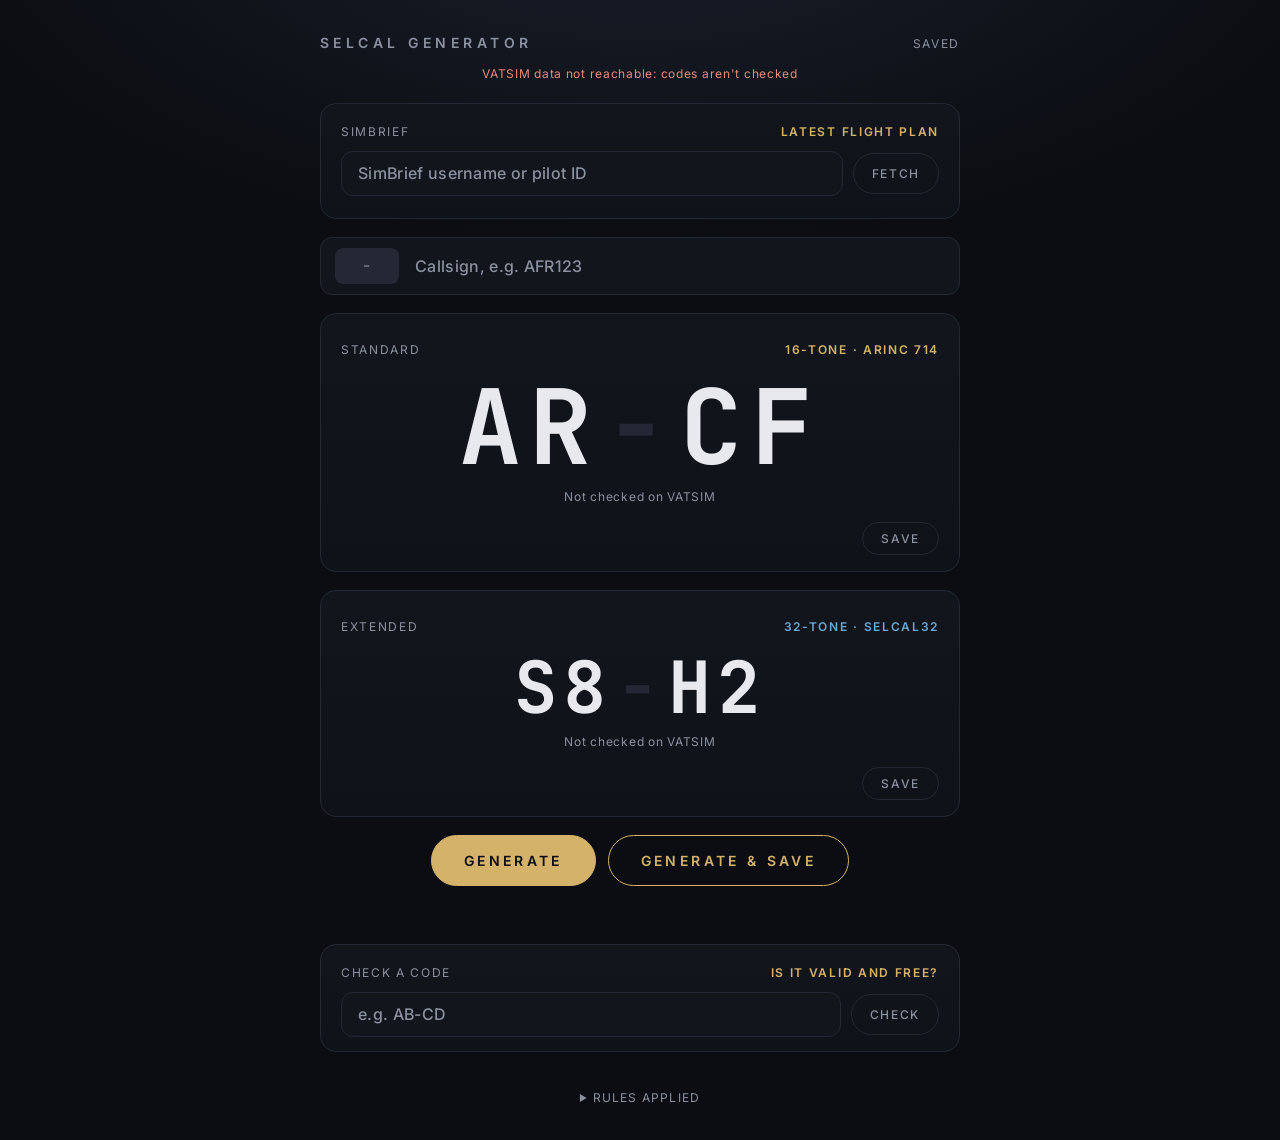
==== commit 9c643bad: "Add files via upload" ====
--- a/index.html
+++ b/index.html
@@ -87,7 +87,7 @@
   </footer>
 </main>
 
-<script src="shared.js?v=2"></script>
+<script src="shared.js?v=3"></script>
 <script>
   function randInt(n) {
     const a = new Uint32Array(1);
@@ -145,10 +145,11 @@
   }
 
   function showStatuses() {
-    setStatus($("std-status"), $("std").dataset.code, input.value);
-    setStatus($("ext-status"), $("ext").dataset.code, input.value);
+    const me = [input.value, sbPlan && sbPlan.callsign];
+    setStatus($("std-status"), $("std").dataset.code, me);
+    setStatus($("ext-status"), $("ext").dataset.code, me);
     if (sbPlan && sbPlan.selcal) setStatus($("sb-status"), sbPlan.selcal, sbPlan.callsign);
-    if (checked) setStatus($("check-status"), checked);
+    if (checked) setStatus($("check-status"), checked, [input.value, sbPlan && sbPlan.callsign]);
   }
 
   function setHint(id, text, isError) {
